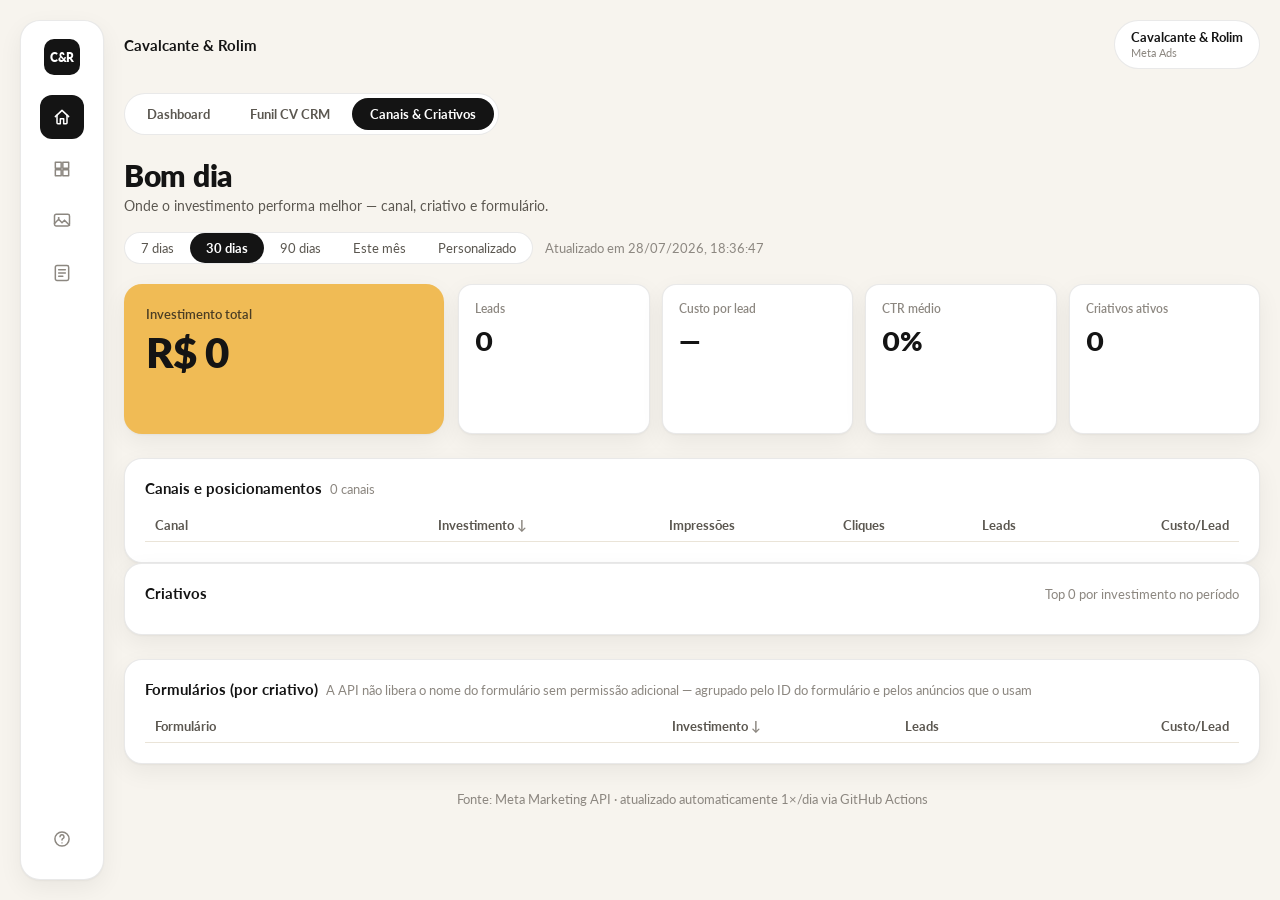
==== canais-criativos.html @ 9aa4a55d "Initial dashboard: Meta Marketing API + CV CRM for Cavalcante & Rolim Static dashboard mirroring the" ====
<!doctype html>
<html lang="pt-BR">
<head>
<meta charset="utf-8" />
<meta name="viewport" content="width=device-width, initial-scale=1" />
<title>Cavalcante &amp; Rolim — Canais &amp; Criativos</title>
<link rel="preconnect" href="https://fonts.googleapis.com" />
<link rel="preconnect" href="https://fonts.gstatic.com" crossorigin />
<link href="https://fonts.googleapis.com/css2?family=Lato:wght@400;600;700;800&display=swap" rel="stylesheet" />
<link rel="stylesheet" href="style.css" />
</head>
<body>
<div class="viz-root" data-theme="">
<div class="app-shell">

  <aside class="sidebar">
    <div class="sidebar-logo-text" title="Cavalcante &amp; Rolim">C&amp;R</div>
    <nav class="sidebar-nav" aria-label="Seções">
      <button type="button" data-scroll="#overview" class="active" title="Visão geral">
        <svg viewBox="0 0 24 24" fill="none" stroke="currentColor" stroke-width="1.8"><path d="M4 11.5 12 4l8 7.5" stroke-linecap="round" stroke-linejoin="round"/><path d="M6 10v9a1 1 0 0 0 1 1h3v-6h4v6h3a1 1 0 0 0 1-1v-9" stroke-linecap="round" stroke-linejoin="round"/></svg>
      </button>
      <button type="button" data-scroll="#channels" title="Canais">
        <svg viewBox="0 0 24 24" fill="none" stroke="currentColor" stroke-width="1.8"><path d="M4 4h7v7H4zM13 4h7v7h-7zM4 13h7v7H4zM13 13h7v7h-7z" stroke-linejoin="round"/></svg>
      </button>
      <button type="button" data-scroll="#creatives" title="Criativos">
        <svg viewBox="0 0 24 24" fill="none" stroke="currentColor" stroke-width="1.8"><rect x="3" y="4" width="18" height="14" rx="2"/><path d="m3 15 5-5 4 4 3-3 6 6" stroke-linecap="round" stroke-linejoin="round"/><circle cx="8" cy="8.5" r="1.2" fill="currentColor" stroke="none"/></svg>
      </button>
      <button type="button" data-scroll="#forms" title="Formulários">
        <svg viewBox="0 0 24 24" fill="none" stroke="currentColor" stroke-width="1.8"><rect x="4" y="3" width="16" height="18" rx="2"/><path d="M8 8h8M8 12h8M8 16h5" stroke-linecap="round"/></svg>
      </button>
    </nav>
    <div class="sidebar-bottom">
      <button type="button" title="Ajuda">
        <svg viewBox="0 0 24 24" fill="none" stroke="currentColor" stroke-width="1.8"><circle cx="12" cy="12" r="8.5"/><path d="M9.6 9.3a2.4 2.4 0 1 1 3.4 2.2c-.8.4-1 .8-1 1.6" stroke-linecap="round"/><circle cx="12" cy="16.6" r=".2" fill="currentColor"/></svg>
      </button>
    </div>
  </aside>

  <div class="main">

    <header class="topbar">
      <div class="topbar-brand">
        <span class="brand-name">Cavalcante &amp; Rolim</span>
      </div>
      <div class="topbar-actions">
        <div class="profile-chip">
          <div class="profile-text">
            <div class="profile-name">Cavalcante &amp; Rolim</div>
            <div class="profile-sub">Meta Ads</div>
          </div>
        </div>
      </div>
    </header>

    <nav class="page-tabs" aria-label="Páginas">
      <a href="index.html" class="page-tab">Dashboard</a>
      <a href="funil-cv-crm.html" class="page-tab">Funil CV CRM</a>
      <a href="canais-criativos.html" class="page-tab active">Canais &amp; Criativos</a>
    </nav>

    <section class="greeting" id="overview">
      <h1 id="greeting-text">Bom dia</h1>
      <p class="subtitle">Onde o investimento performa melhor — canal, criativo e formulário.</p>
    </section>

    <div class="filters" role="group" aria-label="Filtros">
      <div class="filter-group" id="range-filter" role="group" aria-label="Período">
        <button type="button" data-range="7">7 dias</button>
        <button type="button" data-range="30" class="active">30 dias</button>
        <button type="button" data-range="90">90 dias</button>
        <button type="button" data-range="month">Este mês</button>
        <button type="button" data-range="custom">Personalizado</button>
      </div>
      <div class="custom-range" id="custom-range" hidden>
        <label>De <input type="date" id="date-from" /></label>
        <label>Até <input type="date" id="date-to" /></label>
        <button type="button" id="apply-custom-range">Aplicar</button>
      </div>
      <span class="muted" id="updated-at">Carregando…</span>
    </div>

    <section class="kpi-grid" aria-label="Indicadores principais">
      <div class="kpi-hero" id="kpi-hero"></div>
      <div class="kpi-secondary" id="kpi-secondary"></div>
    </section>

    <section class="table-card" id="channels">
      <div class="table-head">
        <div class="table-head-title">
          <h2>Canais e posicionamentos</h2>
          <span class="muted" id="channel-count"></span>
        </div>
      </div>
      <div class="table-scroll">
        <table id="channel-table">
          <thead>
            <tr>
              <th data-sort="label">Canal</th>
              <th data-sort="spend" class="num sorted-desc">Investimento</th>
              <th data-sort="impressions" class="num">Impressões</th>
              <th data-sort="clicks" class="num">Cliques</th>
              <th data-sort="leads" class="num">Leads</th>
              <th data-sort="cost_per_lead" class="num">Custo/Lead</th>
            </tr>
          </thead>
          <tbody id="channel-tbody"></tbody>
        </table>
      </div>
    </section>

    <section class="funnel-card" id="creatives">
      <div class="chart-head">
        <h2>Criativos</h2>
        <span class="muted" id="creative-count"></span>
      </div>
      <div class="creative-grid" id="creative-grid"></div>
    </section>

    <section class="table-card" id="forms">
      <div class="table-head">
        <div class="table-head-title">
          <h2>Formulários (por criativo)</h2>
          <span class="muted">A API não libera o nome do formulário sem permissão adicional — agrupado pelo ID do formulário e pelos anúncios que o usam</span>
        </div>
      </div>
      <div class="table-scroll">
        <table id="form-table">
          <thead>
            <tr>
              <th>Formulário</th>
              <th data-sort="spend" class="num sorted-desc">Investimento</th>
              <th data-sort="leads" class="num">Leads</th>
              <th data-sort="cost_per_lead" class="num">Custo/Lead</th>
            </tr>
          </thead>
          <tbody id="form-tbody"></tbody>
        </table>
      </div>
    </section>

    <footer class="page-footer">
      <span class="muted">Fonte: Meta Marketing API · atualizado automaticamente 1×/dia via GitHub Actions</span>
    </footer>

  </div>
</div>
</div>
<script src="common.js"></script>
<script src="canais.js"></script>
</body>
</html>
---- style.css ----
:root {
  color-scheme: light;
}

.viz-root {
  --surface-1:       #ffffff;
  --page-plane:       #f7f4ee;
  --text-primary:     #141414;
  --text-secondary:   #5b5750;
  --text-muted:       #8c8780;
  --gridline:         #eae4d8;
  --baseline:         #d8d2c2;
  --border:           rgba(20,20,20,0.09);
  --accent:           #f0bb55; /* burnt/pastel yellow */
  --accent-ink:       #141414; /* black text on the yellow accent */
  --series-spend:     #d89b2e; /* burnt gold */
  --series-leads:     #141414; /* black */
  --status-good:      #0ca30c;
  --status-critical:  #d03b3b;
  --funnel-1: #f6d999;
  --funnel-2: #efc066;
  --funnel-3: #e0a233;
  --funnel-4: #c98418;
  --shadow: 0 1px 2px rgba(20,20,20,0.04), 0 8px 24px rgba(20,20,20,0.06);
}

@media (prefers-color-scheme: dark) {
  :root:where(:not([data-theme="light"])) .viz-root {
    color-scheme: dark;
    --surface-1:       #1e1b17;
    --page-plane:       #141210;
    --text-primary:     #ffffff;
    --text-secondary:   #cfc9bc;
    --text-muted:       #948f84;
    --gridline:         #35312a;
    --baseline:         #4a4539;
    --border:           rgba(255,255,255,0.10);
    --accent:           #f0bb55;
    --accent-ink:       #141414;
    --series-spend:     #f0bb55;
    --series-leads:     #f0eee8;
    --status-good:      #0ca30c;
    --status-critical:  #e66767;
    --funnel-1: #6b5122;
    --funnel-2: #977321;
    --funnel-3: #c99a2e;
    --funnel-4: #f0bb55;
    --shadow: 0 1px 2px rgba(0,0,0,0.3), 0 8px 24px rgba(0,0,0,0.35);
  }
}
:root[data-theme="dark"] .viz-root {
  color-scheme: dark;
  --surface-1:       #1e1b17;
  --page-plane:       #141210;
  --text-primary:     #ffffff;
  --text-secondary:   #cfc9bc;
  --text-muted:       #948f84;
  --gridline:         #35312a;
  --baseline:         #4a4539;
  --border:           rgba(255,255,255,0.10);
  --accent:           #f0bb55;
  --accent-ink:       #141414;
  --series-spend:     #f0bb55;
  --series-leads:     #f0eee8;
  --status-good:      #0ca30c;
  --status-critical:  #e66767;
  --funnel-1: #6b5122;
  --funnel-2: #977321;
  --funnel-3: #c99a2e;
  --funnel-4: #f0bb55;
  --shadow: 0 1px 2px rgba(0,0,0,0.3), 0 8px 24px rgba(0,0,0,0.35);
}

* { box-sizing: border-box; }

/* An author rule that sets `display` on an element always beats the UA's
   `[hidden] { display: none }`, regardless of specificity — so anything
   toggled via the `hidden` property (e.g. .custom-range) needs this to
   actually disappear. */
[hidden] { display: none !important; }

body {
  margin: 0;
  font-family: "Lato", system-ui, -apple-system, "Segoe UI", sans-serif;
}

/* --page-plane etc. are scoped to .viz-root, so the background must be
   painted there too — body sits outside that scope and can't read them. */
.viz-root {
  background: var(--page-plane);
  color: var(--text-primary);
  min-height: 100vh;
}

.visually-hidden {
  position: absolute;
  width: 1px; height: 1px;
  overflow: hidden;
  clip: rect(0 0 0 0);
}

.muted { color: var(--text-muted); font-size: 13px; }

/* Shell */
.app-shell {
  display: grid;
  grid-template-columns: 84px 1fr;
  max-width: 1320px;
  margin: 0 auto;
  min-height: 100vh;
  gap: 20px;
  padding: 20px;
}
@media (max-width: 720px) {
  .app-shell { grid-template-columns: 1fr; padding: 12px; }
  .app-shell .sidebar { display: none; }
}

/* Sidebar */
.sidebar {
  background: var(--surface-1);
  border: 1px solid var(--border);
  border-radius: 20px;
  box-shadow: var(--shadow);
  display: flex;
  flex-direction: column;
  align-items: center;
  padding: 18px 0;
  gap: 20px;
}
.sidebar-logo {
  width: 36px; height: 36px;
  border-radius: 10px;
  display: block;
  object-fit: cover;
}
.sidebar-logo-text {
  width: 36px; height: 36px;
  border-radius: 10px;
  display: flex;
  align-items: center;
  justify-content: center;
  background: var(--text-primary);
  color: var(--surface-1);
  font-weight: 800;
  font-size: 12px;
  letter-spacing: -0.02em;
}
.sidebar-nav {
  display: flex;
  flex-direction: column;
  gap: 8px;
  flex: 1;
}
.sidebar-nav button, .sidebar-bottom button {
  width: 44px; height: 44px;
  border-radius: 12px;
  border: none;
  background: transparent;
  color: var(--text-muted);
  display: flex; align-items: center; justify-content: center;
  cursor: pointer;
}
.sidebar-nav button svg, .sidebar-bottom button svg {
  width: 20px; height: 20px;
}
.sidebar-nav button:hover, .sidebar-bottom button:hover {
  background: var(--page-plane);
  color: var(--text-primary);
}
.sidebar-nav button.active {
  background: var(--text-primary);
  color: var(--surface-1);
}

/* Main column */
.main { min-width: 0; }

/* Topbar */
.topbar {
  display: flex;
  justify-content: space-between;
  align-items: center;
  gap: 16px;
  flex-wrap: wrap;
  margin-bottom: 24px;
}
.topbar-brand {
  display: flex;
  align-items: center;
  gap: 10px;
}
.brand-name { font-weight: 700; font-size: 15px; }

.topbar-actions {
  display: flex;
  align-items: center;
  gap: 12px;
  flex-wrap: wrap;
  justify-content: flex-end;
}
@media (max-width: 480px) {
  .search-pill input { width: 120px; }
  .profile-text { display: none; }
}
.search-pill {
  display: flex;
  align-items: center;
  gap: 8px;
  background: var(--surface-1);
  border: 1px solid var(--border);
  border-radius: 999px;
  padding: 8px 14px;
  color: var(--text-muted);
}
.search-pill svg { width: 16px; height: 16px; flex-shrink: 0; }
.search-pill input {
  border: none;
  outline: none;
  background: transparent;
  font: inherit;
  font-size: 13px;
  color: var(--text-primary);
  width: 180px;
}
.profile-chip {
  display: flex;
  align-items: center;
  gap: 10px;
  background: var(--surface-1);
  border: 1px solid var(--border);
  border-radius: 999px;
  padding: 8px 16px;
}
.profile-name { font-size: 13px; font-weight: 700; line-height: 1.3; }
.profile-sub { font-size: 11px; color: var(--text-muted); line-height: 1.3; }

/* Page tabs (Dashboard | Funil | Canais) */
.page-tabs {
  display: inline-flex;
  gap: 4px;
  background: var(--surface-1);
  border: 1px solid var(--border);
  border-radius: 999px;
  padding: 4px;
  margin-bottom: 22px;
}
.page-tab {
  padding: 8px 18px;
  border-radius: 999px;
  font-size: 13px;
  font-weight: 700;
  color: var(--text-secondary);
  text-decoration: none;
}
.page-tab:hover { color: var(--text-primary); }
.page-tab.active {
  background: var(--text-primary);
  color: var(--surface-1);
}

/* Greeting */
.greeting { margin-bottom: 18px; }
.greeting h1 { font-size: 30px; font-weight: 800; margin: 0 0 4px; letter-spacing: -0.01em; }
.greeting .subtitle { margin: 0; color: var(--text-secondary); font-size: 14px; }

/* Filters */
.filters {
  display: flex;
  gap: 12px;
  align-items: center;
  margin-bottom: 20px;
  flex-wrap: wrap;
}
.filters-compact { margin: 14px 0; }
.filter-group {
  display: inline-flex;
  border: 1px solid var(--border);
  border-radius: 999px;
  overflow: hidden;
  background: var(--surface-1);
}
.filter-group button {
  border: none;
  background: transparent;
  color: var(--text-secondary);
  font: inherit;
  font-size: 13px;
  padding: 7px 16px;
  cursor: pointer;
}
.filter-group button.active {
  background: var(--text-primary);
  color: var(--surface-1);
  font-weight: 700;
  border-radius: 999px;
}
.custom-range {
  display: flex;
  align-items: center;
  gap: 10px;
  background: var(--surface-1);
  border: 1px solid var(--border);
  border-radius: 999px;
  padding: 6px 14px;
  font-size: 13px;
  color: var(--text-secondary);
}
.custom-range label {
  display: inline-flex;
  align-items: center;
  gap: 6px;
}
.custom-range input[type="date"] {
  font: inherit;
  font-size: 13px;
  color: var(--text-primary);
  background: transparent;
  border: none;
  outline: none;
  max-width: 130px;
}
@media (max-width: 520px) {
  .custom-range { flex-wrap: wrap; border-radius: 16px; }
  .custom-range input[type="date"] { max-width: 110px; }
}
.custom-range button {
  border: none;
  background: var(--accent);
  color: var(--accent-ink);
  font: inherit;
  font-size: 12px;
  font-weight: 700;
  padding: 5px 12px;
  border-radius: 999px;
  cursor: pointer;
}
.filter-select select {
  font: inherit;
  font-size: 13px;
  padding: 7px 14px;
  border-radius: 999px;
  border: 1px solid var(--border);
  background: var(--surface-1);
  color: var(--text-primary);
}

/* KPI grid */
.kpi-grid {
  display: grid;
  grid-template-columns: minmax(240px, 320px) 1fr;
  gap: 14px;
  margin-bottom: 24px;
}
@media (max-width: 860px) {
  .kpi-grid { grid-template-columns: 1fr; }
}

.kpi-hero {
  background: var(--accent);
  color: var(--accent-ink);
  border-radius: 18px;
  padding: 22px;
  display: flex;
  flex-direction: column;
  justify-content: space-between;
  box-shadow: var(--shadow);
  min-height: 150px;
}
.kpi-hero .label {
  font-size: 13px;
  font-weight: 600;
  opacity: 0.75;
}
.kpi-hero .value {
  font-size: 42px;
  font-weight: 800;
  margin-top: 8px;
  letter-spacing: -0.02em;
  line-height: 1.05;
}
.kpi-hero .trend {
  margin-top: 12px;
  font-size: 13px;
  font-weight: 600;
}
.kpi-hero .trend.up, .kpi-hero .trend.down {
  color: var(--accent-ink);
  opacity: 0.75;
}

.kpi-secondary {
  display: grid;
  grid-template-columns: repeat(auto-fit, minmax(140px, 1fr));
  gap: 12px;
}
.stat-tile {
  background: var(--surface-1);
  border: 1px solid var(--border);
  border-radius: 14px;
  padding: 16px;
  box-shadow: var(--shadow);
}
.stat-tile .label {
  font-size: 12px;
  font-weight: 600;
  color: var(--text-muted);
  margin-bottom: 8px;
}
.stat-tile .value {
  font-size: 27px;
  font-weight: 800;
  letter-spacing: -0.01em;
  font-variant-numeric: proportional-nums;
}
.stat-tile .trend {
  margin-top: 8px;
  font-size: 12px;
  font-weight: 600;
}
.trend.up { color: var(--status-good); }
.trend.down { color: var(--status-critical); }

/* Charts */
.charts-row {
  display: grid;
  grid-template-columns: 1fr 1fr;
  gap: 16px;
  margin-bottom: 24px;
}
.charts-row > * { min-width: 0; }
@media (max-width: 720px) {
  .charts-row { grid-template-columns: 1fr; }
}
.chart-card, .table-card, .funnel-card, .roi-card {
  background: var(--surface-1);
  border: 1px solid var(--border);
  border-radius: 18px;
  padding: 20px;
  box-shadow: var(--shadow);
}
.funnel-card, .roi-card { margin-bottom: 24px; }
.funnel-card .kpi-secondary { margin: 16px 0 22px; }

.chart-head {
  display: flex;
  justify-content: space-between;
  align-items: baseline;
  margin-bottom: 12px;
}
.chart-head h2 {
  font-size: 15px;
  font-weight: 700;
  margin: 0;
  color: var(--text-primary);
}
.chart-wrap { position: relative; }
.chart-wrap svg { display: block; width: 100%; height: auto; overflow: visible; }

.chart-bar { rx: 4; }
.chart-axis-label { font-size: 10px; fill: var(--text-muted); }
.chart-grid { stroke: var(--gridline); stroke-width: 1px; }
.chart-baseline { stroke: var(--baseline); stroke-width: 1px; }

.chart-tooltip {
  position: absolute;
  pointer-events: none;
  background: var(--surface-1);
  border: 1px solid var(--border);
  border-radius: 8px;
  padding: 6px 10px;
  font-size: 12px;
  box-shadow: var(--shadow);
  white-space: nowrap;
  transform: translate(-50%, -110%);
  opacity: 0;
  transition: opacity 0.1s;
}
.chart-tooltip.visible { opacity: 1; }
.chart-tooltip .t-date { color: var(--text-muted); margin-bottom: 2px; }
.chart-tooltip .t-value { font-weight: 700; }

/* Funnel: segmented distribution bar + legend */
.funnel-distribution { margin-top: 6px; }
.funnel-seg-bar {
  display: flex;
  width: 100%;
  height: 28px;
  border-radius: 10px;
  overflow: hidden;
  background: var(--page-plane);
  gap: 2px;
}
.funnel-seg {
  height: 100%;
  min-width: 6px;
}
.funnel-legend {
  display: grid;
  grid-template-columns: repeat(auto-fit, minmax(160px, 1fr));
  gap: 14px;
  margin-top: 18px;
}
.funnel-legend-item {
  display: flex;
  align-items: flex-start;
  gap: 10px;
}
.funnel-swatch {
  width: 14px; height: 14px;
  border-radius: 4px;
  margin-top: 4px;
  flex-shrink: 0;
}
.funnel-legend-text .funnel-legend-label {
  font-size: 12px;
  font-weight: 600;
  color: var(--text-muted);
}
.funnel-legend-text .funnel-legend-value {
  font-size: 24px;
  font-weight: 800;
  letter-spacing: -0.01em;
  line-height: 1.1;
}
.funnel-legend-text .funnel-legend-pct {
  font-size: 12px;
  color: var(--text-secondary);
  font-weight: 600;
}
.funnel-footnote {
  margin: 14px 0 0;
  font-size: 12.5px;
  color: var(--text-muted);
}

/* Ranked bar list (leads por origem, etc.) */
.rank-list { display: flex; flex-direction: column; gap: 12px; }
.rank-row { display: flex; align-items: center; gap: 10px; }
.rank-label {
  width: 130px;
  flex-shrink: 0;
  font-size: 12.5px;
  color: var(--text-secondary);
  white-space: nowrap;
  overflow: hidden;
  text-overflow: ellipsis;
}
.rank-track {
  flex: 1;
  height: 10px;
  background: var(--page-plane);
  border-radius: 999px;
  overflow: hidden;
}
.rank-fill { height: 100%; border-radius: 999px; background: var(--series-spend); }
.rank-value {
  width: 44px;
  flex-shrink: 0;
  text-align: right;
  font-size: 12.5px;
  font-weight: 700;
  font-variant-numeric: tabular-nums;
}

/* ROI section */
.roi-grid {
  display: grid;
  grid-template-columns: repeat(auto-fit, minmax(180px, 1fr));
  gap: 12px;
  margin-top: 4px;
}
.roi-tile {
  border-radius: 14px;
  padding: 16px;
  border: 1px solid var(--border);
}
.roi-tile.roi-highlight {
  background: var(--accent);
  color: var(--accent-ink);
  border: none;
}
.roi-tile:not(.roi-highlight) { background: var(--page-plane); }
.roi-tile .label {
  font-size: 12px;
  font-weight: 600;
  opacity: 0.75;
  margin-bottom: 8px;
}
.roi-tile:not(.roi-highlight) .label { color: var(--text-muted); opacity: 1; }
.roi-tile .value {
  font-size: 26px;
  font-weight: 800;
  letter-spacing: -0.01em;
}
.roi-tile .roi-sub {
  margin-top: 6px;
  font-size: 11.5px;
  opacity: 0.8;
}

/* Creative grid (Canais & Criativos) */
.creative-grid {
  display: grid;
  grid-template-columns: repeat(auto-fill, minmax(220px, 1fr));
  gap: 14px;
  margin-top: 4px;
}
.creative-card {
  border: 1px solid var(--border);
  border-radius: 14px;
  overflow: hidden;
  background: var(--page-plane);
}
.creative-thumb {
  width: 100%;
  aspect-ratio: 1 / 1;
  object-fit: cover;
  display: block;
  background: var(--gridline);
}
.creative-thumb-placeholder {
  width: 100%;
  aspect-ratio: 1 / 1;
  display: flex;
  align-items: center;
  justify-content: center;
  background: var(--gridline);
  color: var(--text-muted);
}
.creative-thumb-placeholder svg { width: 32px; height: 32px; }
.creative-body { padding: 12px 14px; }
.creative-name {
  font-size: 12.5px;
  font-weight: 700;
  line-height: 1.3;
  margin-bottom: 2px;
  white-space: nowrap;
  overflow: hidden;
  text-overflow: ellipsis;
}
.creative-campaign {
  font-size: 11px;
  color: var(--text-muted);
  white-space: nowrap;
  overflow: hidden;
  text-overflow: ellipsis;
  margin-bottom: 8px;
}
.creative-stats {
  display: flex;
  justify-content: space-between;
  font-size: 12px;
  font-variant-numeric: tabular-nums;
}
.creative-stats .stat-value { font-weight: 800; }
.creative-stats .stat-label { color: var(--text-muted); font-size: 10.5px; display: block; }

/* Table */
.table-head {
  display: flex;
  justify-content: space-between;
  align-items: baseline;
  margin-bottom: 12px;
}
.table-head-title { display: flex; align-items: baseline; gap: 8px; }
.table-head h2 { font-size: 15px; font-weight: 700; margin: 0; }
.table-scroll { overflow-x: auto; }
table {
  width: 100%;
  border-collapse: collapse;
  font-size: 13px;
}
thead th {
  text-align: left;
  font-weight: 700;
  color: var(--text-secondary);
  border-bottom: 1px solid var(--gridline);
  padding: 8px 10px;
  cursor: pointer;
  white-space: nowrap;
}
thead th.num { text-align: right; }
thead th.sorted-desc::after { content: " ↓"; color: var(--text-muted); }
thead th.sorted-asc::after { content: " ↑"; color: var(--text-muted); }
tbody td {
  padding: 10px;
  border-bottom: 1px solid var(--gridline);
  font-variant-numeric: tabular-nums;
  white-space: nowrap;
}
tbody td.num { text-align: right; }
tbody tr:hover { background: var(--page-plane); }
.account-badge {
  display: inline-block;
  padding: 3px 10px;
  border-radius: 999px;
  border: 1px solid var(--border);
  font-size: 11px;
  color: var(--text-secondary);
}

.page-footer {
  margin-top: 24px;
  text-align: center;
}
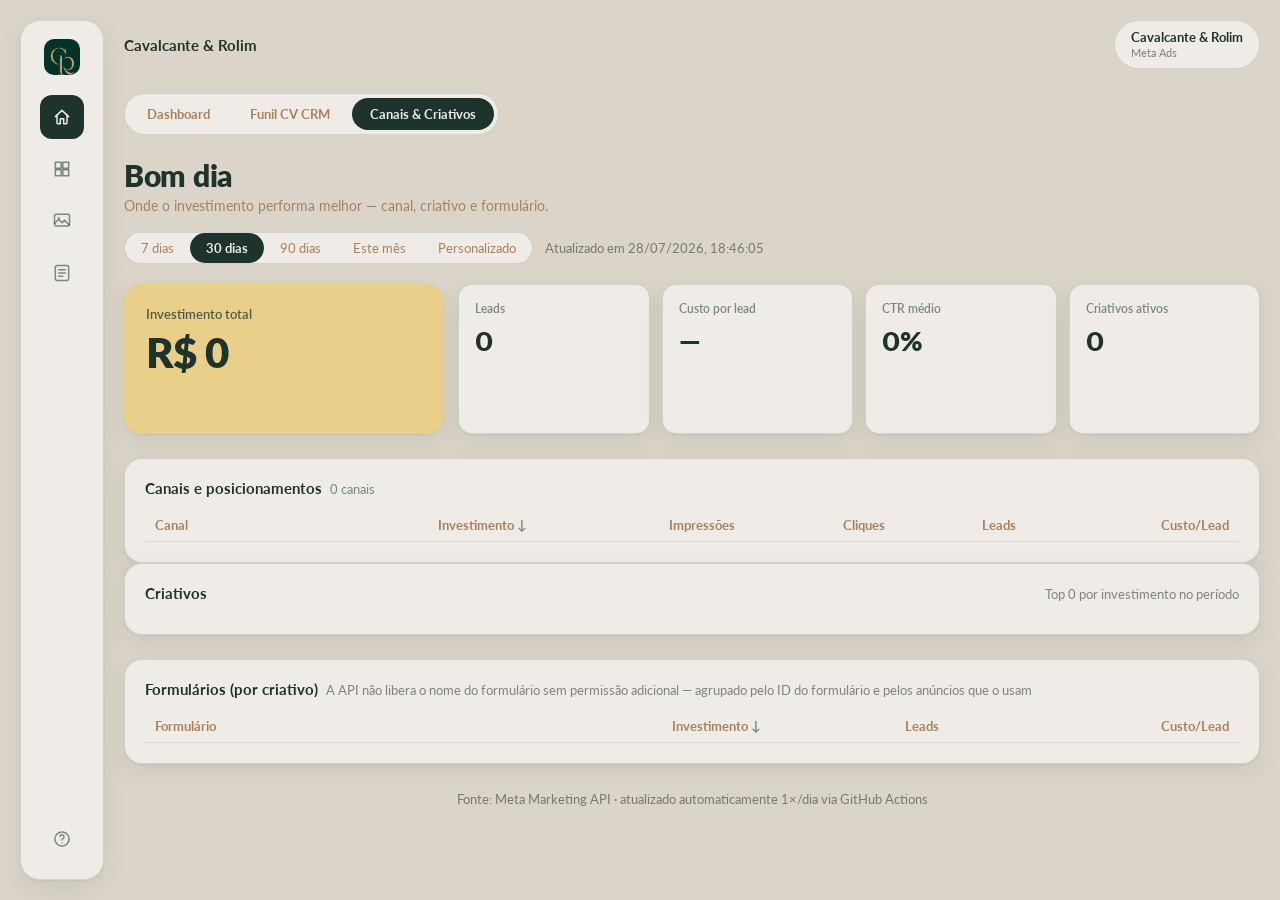
==== commit 9b38cfd8: "Replace C&R text badge with the Cavalcante & Rolim logo Crops the monogram out of the full lockup th" ====
--- a/canais-criativos.html
+++ b/canais-criativos.html
@@ -14,7 +14,7 @@
 <div class="app-shell">
 
   <aside class="sidebar">
-    <div class="sidebar-logo-text" title="Cavalcante &amp; Rolim">C&amp;R</div>
+    <img class="sidebar-logo" src="logo.png" alt="Cavalcante &amp; Rolim" />
     <nav class="sidebar-nav" aria-label="Seções">
       <button type="button" data-scroll="#overview" class="active" title="Visão geral">
         <svg viewBox="0 0 24 24" fill="none" stroke="currentColor" stroke-width="1.8"><path d="M4 11.5 12 4l8 7.5" stroke-linecap="round" stroke-linejoin="round"/><path d="M6 10v9a1 1 0 0 0 1 1h3v-6h4v6h3a1 1 0 0 0 1-1v-9" stroke-linecap="round" stroke-linejoin="round"/></svg>
--- a/style.css
+++ b/style.css
@@ -3,71 +3,75 @@
 }
 
 .viz-root {
-  --surface-1:       #ffffff;
-  --page-plane:       #f7f4ee;
-  --text-primary:     #141414;
-  --text-secondary:   #5b5750;
-  --text-muted:       #8c8780;
-  --gridline:         #eae4d8;
-  --baseline:         #d8d2c2;
-  --border:           rgba(20,20,20,0.09);
-  --accent:           #f0bb55; /* burnt/pastel yellow */
-  --accent-ink:       #141414; /* black text on the yellow accent */
-  --series-spend:     #d89b2e; /* burnt gold */
-  --series-leads:     #141414; /* black */
-  --status-good:      #0ca30c;
-  --status-critical:  #d03b3b;
-  --funnel-1: #f6d999;
-  --funnel-2: #efc066;
-  --funnel-3: #e0a233;
-  --funnel-4: #c98418;
-  --shadow: 0 1px 2px rgba(20,20,20,0.04), 0 8px 24px rgba(20,20,20,0.06);
+  /* Cavalcante & Rolim institutional palette: #1D332B (verde escuro),
+     #EFECE8 (creme), #DAD5C8 (bege), #AA805B (marrom), #EACF8B (dourado).
+     Tints/shades below are derived from these five for gradients, chart
+     series and status colors that the base palette doesn't cover directly. */
+  --surface-1:       #EFECE8; /* creme — superfície dos cards */
+  --page-plane:       #DAD5C8; /* bege — fundo da página */
+  --text-primary:     #1D332B; /* verde escuro — texto principal */
+  --text-secondary:   #AA805B; /* marrom — texto secundário */
+  --text-muted:       rgba(29,51,43,0.55);
+  --gridline:         rgba(29,51,43,0.10);
+  --baseline:         rgba(29,51,43,0.22);
+  --border:           rgba(29,51,43,0.14);
+  --accent:           #EACF8B; /* dourado */
+  --accent-ink:       #1D332B; /* verde escuro sobre o dourado */
+  --series-spend:     #AA805B; /* marrom */
+  --series-leads:     #1D332B; /* verde escuro */
+  --status-good:      #3F7A55;
+  --status-critical:  #B5453A;
+  --funnel-1: #EACF8B;
+  --funnel-2: #CAA773;
+  --funnel-3: #AA805B;
+  --funnel-4: #63593F;
+  --shadow: 0 1px 2px rgba(29,51,43,0.06), 0 8px 24px rgba(29,51,43,0.08);
 }
 
 @media (prefers-color-scheme: dark) {
   :root:where(:not([data-theme="light"])) .viz-root {
     color-scheme: dark;
-    --surface-1:       #1e1b17;
-    --page-plane:       #141210;
-    --text-primary:     #ffffff;
-    --text-secondary:   #cfc9bc;
-    --text-muted:       #948f84;
-    --gridline:         #35312a;
-    --baseline:         #4a4539;
-    --border:           rgba(255,255,255,0.10);
-    --accent:           #f0bb55;
-    --accent-ink:       #141414;
-    --series-spend:     #f0bb55;
-    --series-leads:     #f0eee8;
-    --status-good:      #0ca30c;
-    --status-critical:  #e66767;
-    --funnel-1: #6b5122;
-    --funnel-2: #977321;
-    --funnel-3: #c99a2e;
-    --funnel-4: #f0bb55;
+    --surface-1:       #1D332B; /* verde escuro — superfície dos cards */
+    --page-plane:       #152420; /* verde ainda mais escuro — fundo da página */
+    --text-primary:     #EFECE8; /* creme — texto principal */
+    --text-secondary:   #DAD5C8; /* bege — texto secundário */
+    --text-muted:       rgba(239,236,232,0.6);
+    --gridline:         rgba(239,236,232,0.12);
+    --baseline:         rgba(239,236,232,0.28);
+    --border:           rgba(239,236,232,0.14);
+    --accent:           #EACF8B;
+    --accent-ink:       #1D332B;
+    --series-spend:     #EACF8B;
+    --series-leads:     #EFECE8;
+    --status-good:      #5FAE7D;
+    --status-critical:  #D97267;
+    --funnel-1: #5E4632;
+    --funnel-2: #806044;
+    --funnel-3: #AA805B;
+    --funnel-4: #EACF8B;
     --shadow: 0 1px 2px rgba(0,0,0,0.3), 0 8px 24px rgba(0,0,0,0.35);
   }
 }
 :root[data-theme="dark"] .viz-root {
   color-scheme: dark;
-  --surface-1:       #1e1b17;
-  --page-plane:       #141210;
-  --text-primary:     #ffffff;
-  --text-secondary:   #cfc9bc;
-  --text-muted:       #948f84;
-  --gridline:         #35312a;
-  --baseline:         #4a4539;
-  --border:           rgba(255,255,255,0.10);
-  --accent:           #f0bb55;
-  --accent-ink:       #141414;
-  --series-spend:     #f0bb55;
-  --series-leads:     #f0eee8;
-  --status-good:      #0ca30c;
-  --status-critical:  #e66767;
-  --funnel-1: #6b5122;
-  --funnel-2: #977321;
-  --funnel-3: #c99a2e;
-  --funnel-4: #f0bb55;
+  --surface-1:       #1D332B;
+  --page-plane:       #152420;
+  --text-primary:     #EFECE8;
+  --text-secondary:   #DAD5C8;
+  --text-muted:       rgba(239,236,232,0.6);
+  --gridline:         rgba(239,236,232,0.12);
+  --baseline:         rgba(239,236,232,0.28);
+  --border:           rgba(239,236,232,0.14);
+  --accent:           #EACF8B;
+  --accent-ink:       #1D332B;
+  --series-spend:     #EACF8B;
+  --series-leads:     #EFECE8;
+  --status-good:      #5FAE7D;
+  --status-critical:  #D97267;
+  --funnel-1: #5E4632;
+  --funnel-2: #806044;
+  --funnel-3: #AA805B;
+  --funnel-4: #EACF8B;
   --shadow: 0 1px 2px rgba(0,0,0,0.3), 0 8px 24px rgba(0,0,0,0.35);
 }
 
@@ -134,18 +138,6 @@
   display: block;
   object-fit: cover;
 }
-.sidebar-logo-text {
-  width: 36px; height: 36px;
-  border-radius: 10px;
-  display: flex;
-  align-items: center;
-  justify-content: center;
-  background: var(--text-primary);
-  color: var(--surface-1);
-  font-weight: 800;
-  font-size: 12px;
-  letter-spacing: -0.02em;
-}
 .sidebar-nav {
   display: flex;
   flex-direction: column;
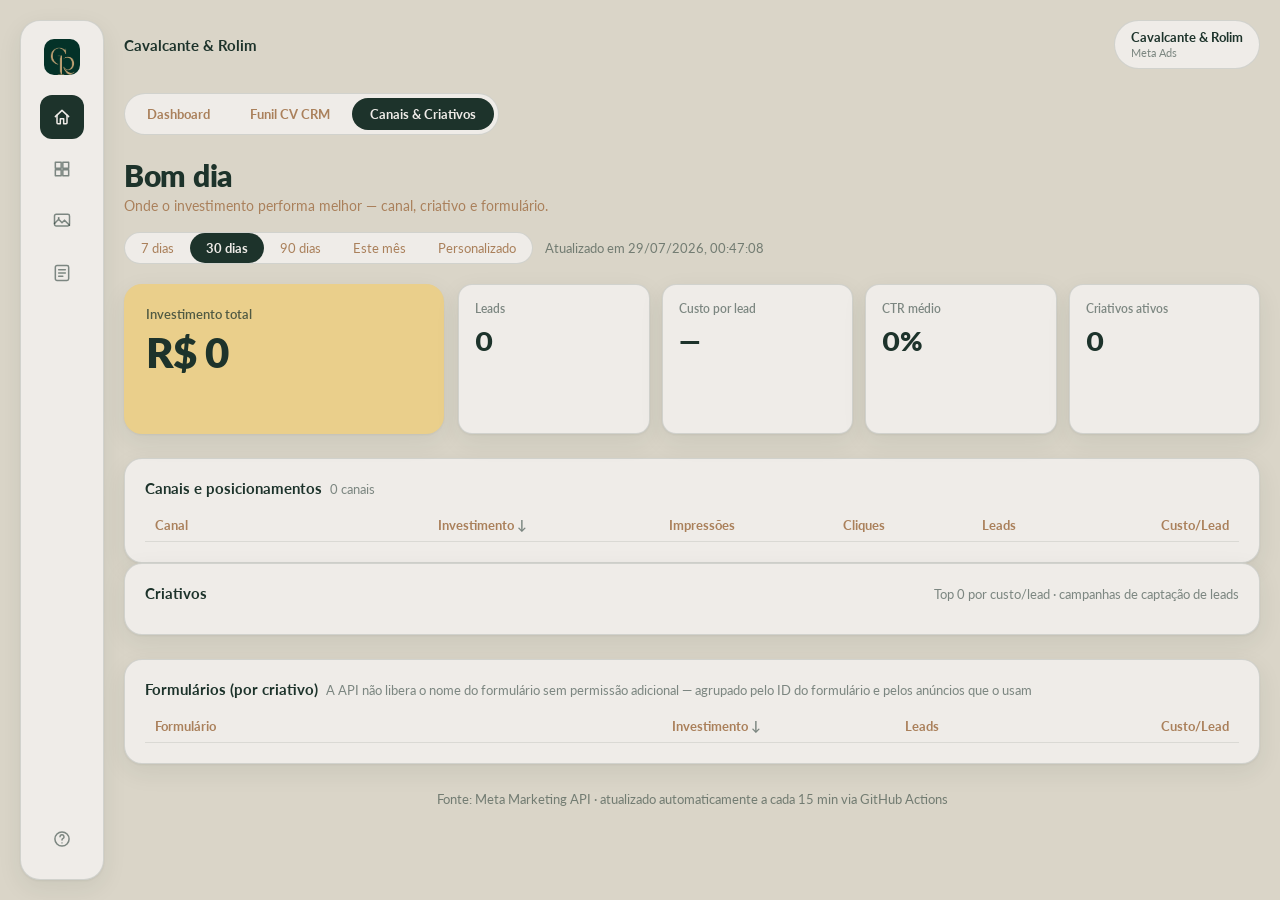
==== commit d5c3f8d6: "Refresh data every 15 min instead of once a day Bumps the GitHub Actions schedule from a daily 09:00" ====
--- a/canais-criativos.html
+++ b/canais-criativos.html
@@ -139,7 +139,7 @@
     </section>
 
     <footer class="page-footer">
-      <span class="muted">Fonte: Meta Marketing API · atualizado automaticamente 1×/dia via GitHub Actions</span>
+      <span class="muted">Fonte: Meta Marketing API · atualizado automaticamente a cada 15 min via GitHub Actions</span>
     </footer>
 
   </div>
